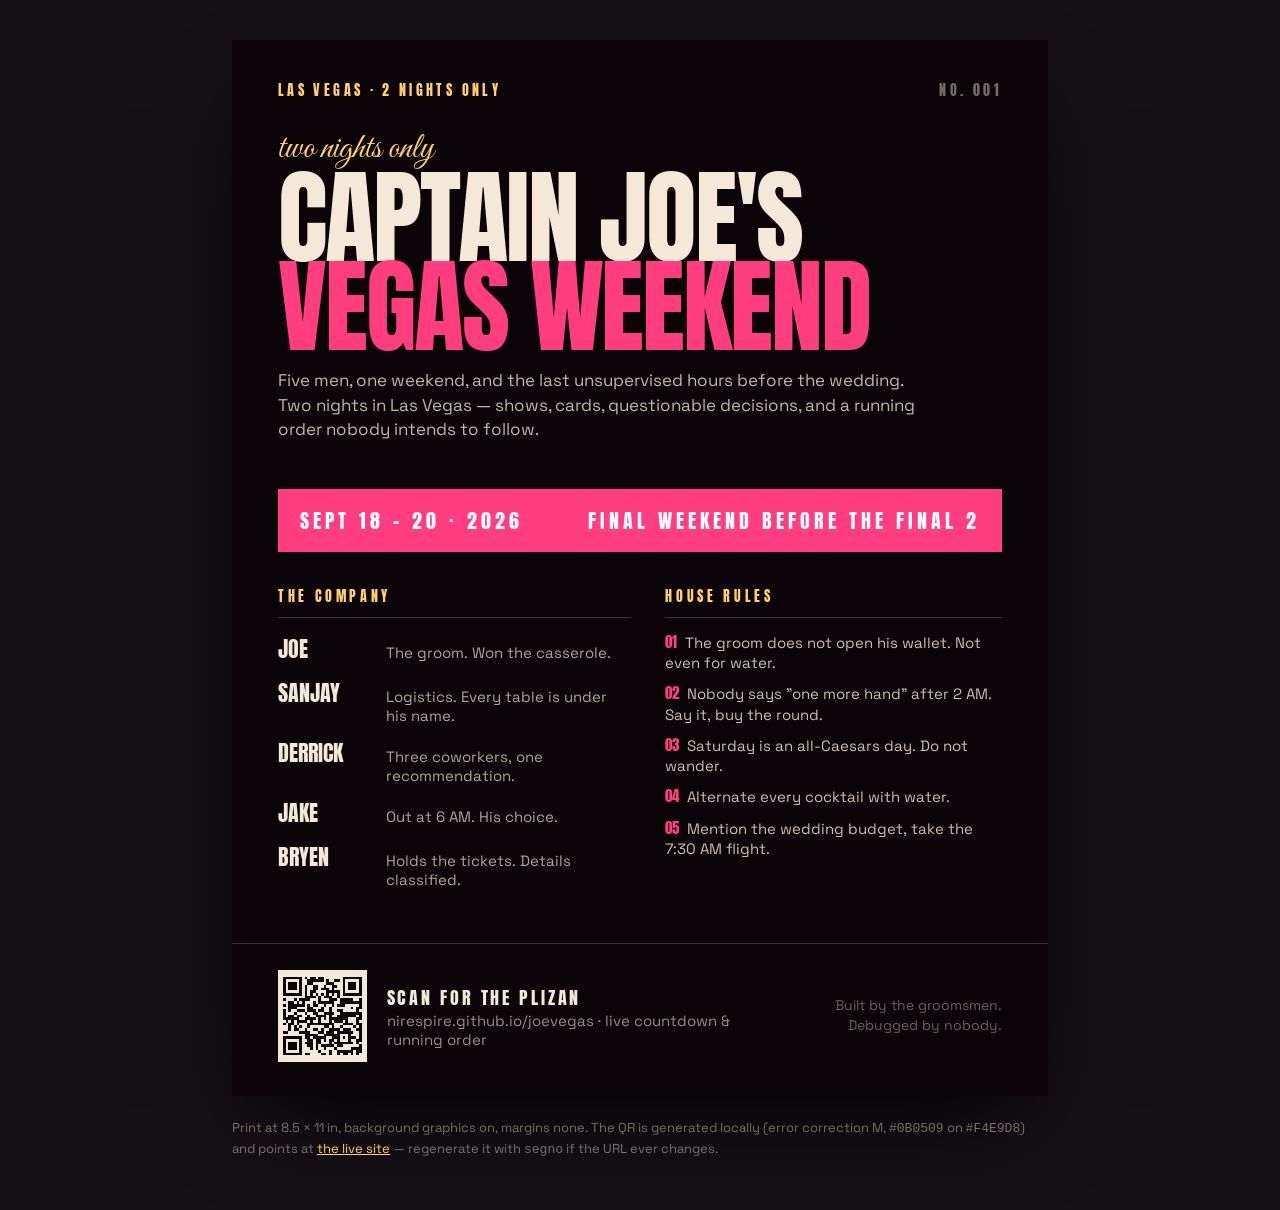
==== flyer/index.html @ c8dcdca1 "Align site design to the 1c flyer, and keep the flyer in the repo The approved flyer direction is 1c" ====
<!DOCTYPE html>
<html lang="en">
<head>
<meta charset="utf-8">
<meta name="viewport" content="width=device-width, initial-scale=1">
<title>Captain Joe's Vegas Weekend — Flyer</title>
<meta name="description" content="Print flyer, 8.5 × 11 in. September 18–20, 2026.">
<meta name="robots" content="noindex, nofollow">
<link rel="icon" href="data:image/svg+xml,<svg xmlns='http://www.w3.org/2000/svg' viewBox='0 0 100 100'><text y='.9em' font-size='90'>🎰</text></svg>">
<link rel="preconnect" href="https://fonts.googleapis.com">
<link rel="preconnect" href="https://fonts.gstatic.com" crossorigin>
<link href="https://fonts.googleapis.com/css2?family=Anton&family=Great+Vibes&family=Space+Grotesk:wght@400;500;700&display=swap" rel="stylesheet">
<link rel="stylesheet" href="../tokens.css">
<style>
/* ─────────────────────────────────────────────────────────────
   1c — 1996 modern show poster. Single-sided 8.5 × 11 in flyer.
   Fixed canvas: 816 × 1056 px (= 8.5 × 11 in at 96 dpi).
   Colours, type and spacing all come from ../tokens.css so the
   flyer and the site stay in step. Edit them there.
   ───────────────────────────────────────────────────────────── */
*{box-sizing:border-box}
body{margin:0;background:#151016;color:var(--cream);font-family:var(--body);
  display:grid;place-items:center;min-height:100vh;padding:40px 20px}

.page{
  width:816px;height:1056px;flex:0 0 auto;
  background:var(--ink);color:var(--cream);
  display:flex;flex-direction:column;overflow:hidden;
  box-shadow:0 40px 90px -30px #000;   /* screen presentation only — dropped in print */
}

/* 1 · eyebrow rule */
.eyebrow{padding:40px var(--gutter) 0;display:flex;justify-content:space-between;
  align-items:baseline;font-family:var(--head);text-transform:uppercase;
  letter-spacing:var(--tr-eyebrow);font-size:14px;color:var(--gold)}
.eyebrow .no{color:var(--t45)}

/* 2 · hero */
.hero{padding:30px var(--gutter) 0}
.kicker{font-family:var(--script);font-size:36px;color:var(--gold);line-height:1;margin-bottom:6px}
.headline{font-family:var(--head);text-transform:uppercase;font-size:104px;
  line-height:.86;letter-spacing:-.02em;color:var(--cream)}
.headline.accent{color:var(--pink)}
.intro{margin-top:16px;max-width:640px;font-size:17px;line-height:1.45;
  color:var(--t78);text-wrap:pretty}

/* 3 · date band */
.band{margin:30px var(--gutter) 0;background:var(--pink);color:var(--white);
  padding:16px 22px;display:flex;justify-content:space-between;align-items:center}
.band div{font-family:var(--head);text-transform:uppercase;letter-spacing:var(--tr-band);font-size:20px}

/* 4 · two-column body */
.body{display:grid;grid-template-columns:1.05fr 1fr;gap:34px;padding:34px var(--gutter) 0}
.col-head{font-family:var(--head);text-transform:uppercase;letter-spacing:var(--tr-header);
  font-size:14px;color:var(--gold);padding-bottom:10px;border-bottom:1px solid var(--hair)}
.company{display:grid;gap:11px;margin-top:14px}
.company div{display:flex;gap:12px;align-items:baseline}
.company .name{font-family:var(--head);text-transform:uppercase;font-size:22px;min-width:96px}
.company .role{font-size:15px;color:var(--t70)}
.rules{display:grid;gap:10px;margin-top:14px;font-size:15px;line-height:1.35;color:var(--t82)}
.rules .n{color:var(--pink);font-family:var(--head)}

/* 5 · footer */
.foot{margin-top:auto;border-top:1px solid var(--hair);padding:26px var(--gutter) 34px;
  display:flex;align-items:center;gap:20px}
.qr{display:block;background:var(--cream);padding:5px;shape-rendering:crispEdges}
.foot .label{font-family:var(--head);text-transform:uppercase;letter-spacing:var(--tr-label);font-size:18px}
.foot .sub{font-size:15px;color:var(--t60);text-wrap:pretty}
.foot .credit{margin-left:auto;flex:0 0 auto;white-space:nowrap;text-align:right;
  font-size:14px;color:var(--t40);line-height:1.4}

/* print: 8.5 × 11 in, full bleed, no screen chrome */
@page{size:8.5in 11in;margin:0}
@media print{
  body{background:var(--ink);display:block;padding:0;min-height:0}
  .page{box-shadow:none;width:8.5in;height:11in}
  .note{display:none}
}
.note{max-width:816px;margin-top:22px;font-size:13px;color:var(--t45);line-height:1.5}
.note a{color:var(--gold)}
</style>
</head>
<body>

<div class="page">

  <div class="eyebrow"><span>Las Vegas · 2 nights only</span><span class="no">No. 001</span></div>

  <div class="hero">
    <div class="kicker">two nights only</div>
    <div class="headline">Captain Joe's</div>
    <div class="headline accent">Vegas Weekend</div>
    <p class="intro">Five men, one weekend, and the last unsupervised hours before the wedding. Two nights in Las Vegas — shows, cards, questionable decisions, and a running order nobody intends to follow.</p>
  </div>

  <div class="band">
    <div>Sept 18 – 20 · 2026</div>
    <div>Final weekend before the final 2</div>
  </div>

  <div class="body">
    <div>
      <div class="col-head">The company</div>
      <div class="company">
        <div><span class="name">Joe</span><span class="role">The groom. Won the casserole.</span></div>
        <div><span class="name">Sanjay</span><span class="role">Logistics. Every table is under his name.</span></div>
        <div><span class="name">Derrick</span><span class="role">Three coworkers, one recommendation.</span></div>
        <div><span class="name">Jake</span><span class="role">Out at 6 AM. His choice.</span></div>
        <div><span class="name">Bryen</span><span class="role">Holds the tickets. Details classified.</span></div>
      </div>
    </div>
    <div>
      <div class="col-head">House rules</div>
      <div class="rules">
        <div><span class="n">01</span> &nbsp;The groom does not open his wallet. Not even for water.</div>
        <div><span class="n">02</span> &nbsp;Nobody says "one more hand" after 2 AM. Say it, buy the round.</div>
        <div><span class="n">03</span> &nbsp;Saturday is an all-Caesars day. Do not wander.</div>
        <div><span class="n">04</span> &nbsp;Alternate every cocktail with water.</div>
        <div><span class="n">05</span> &nbsp;Mention the wedding budget, take the 7:30 AM flight.</div>
      </div>
    </div>
  </div>

  <div class="foot">
    <svg class="qr" xmlns="http://www.w3.org/2000/svg" viewBox="0 0 29 29" width="92" height="92" role="img" aria-label="QR code to the live itinerary"><path stroke="#0b0509" d="M0 0.5h7m1 0h1m1 0h2m1 0h2m7 0h7m-29 1h1m5 0h1m2 0h6m1 0h1m2 0h2m1 0h1m5 0h1m-29 1h1m1 0h3m1 0h1m2 0h2m5 0h3m3 0h1m1 0h3m1 0h1m-29 1h1m1 0h3m1 0h1m1 0h1m2 0h2m2 0h1m2 0h2m2 0h1m1 0h3m1 0h1m-29 1h1m1 0h3m1 0h1m1 0h1m2 0h2m1 0h3m1 0h1m3 0h1m1 0h3m1 0h1m-29 1h1m5 0h1m1 0h1m1 0h2m4 0h5m1 0h1m5 0h1m-29 1h7m1 0h1m1 0h1m1 0h1m1 0h1m1 0h1m1 0h1m1 0h1m1 0h7m-21 1h4m1 0h1m1 0h3m2 0h1m-21 1h1m3 0h1m1 0h4m3 0h1m3 0h3m1 0h5m2 0h1m-27 1h2m1 0h1m1 0h1m3 0h1m1 0h6m2 0h8m-29 1h1m1 0h6m1 0h1m1 0h2m2 0h1m2 0h1m1 0h3m5 0h1m-27 1h3m4 0h2m3 0h1m2 0h1m7 0h1m1 0h2m-29 1h1m1 0h1m2 0h3m1 0h3m1 0h2m2 0h1m2 0h2m5 0h1m-28 1h1m3 0h1m3 0h1m2 0h2m2 0h4m2 0h8m-29 1h1m1 0h2m1 0h2m2 0h1m2 0h4m1 0h1m2 0h7m1 0h1m-29 1h6m2 0h4m1 0h1m1 0h1m1 0h7m3 0h2m-28 1h1m1 0h1m1 0h4m1 0h1m2 0h1m3 0h1m1 0h3m1 0h1m3 0h1m-28 1h1m1 0h2m1 0h1m3 0h10m3 0h4m1 0h2m-27 1h1m1 0h1m1 0h1m2 0h1m5 0h2m1 0h1m2 0h1m4 0h1m1 0h1m-27 1h1m1 0h2m2 0h1m2 0h2m1 0h1m2 0h4m1 0h3m2 0h2m-29 1h2m4 0h4m3 0h2m1 0h3m1 0h6m2 0h1m-21 1h5m2 0h6m3 0h1m3 0h1m-29 1h7m1 0h2m1 0h5m2 0h3m1 0h1m1 0h3m1 0h1m-29 1h1m5 0h1m2 0h2m1 0h2m1 0h1m1 0h2m1 0h1m3 0h1m2 0h2m-29 1h1m1 0h3m1 0h1m1 0h3m1 0h2m3 0h1m1 0h7m1 0h1m-28 1h1m1 0h3m1 0h1m2 0h2m1 0h1m1 0h5m1 0h2m6 0h1m-29 1h1m1 0h3m1 0h1m3 0h1m1 0h1m2 0h1m3 0h1m5 0h4m-29 1h1m5 0h1m6 0h1m3 0h1m2 0h6m1 0h2m-29 1h7m1 0h2m4 0h2m1 0h1m2 0h1m1 0h2m1 0h1m1 0h1"/></svg>
    <div>
      <div class="label">Scan for the plizan</div>
      <div class="sub">nirespire.github.io/joevegas · live countdown &amp; running order</div>
    </div>
    <div class="credit">Built by the groomsmen.<br>Debugged by nobody.</div>
  </div>

</div>

<p class="note">Print at 8.5 × 11 in, background graphics on, margins none. The QR is generated locally
(error correction M, <code>#0B0509</code> on <code>#F4E9D8</code>) and points at
<a href="../index.html">the live site</a> — regenerate it with <code>segno</code> if the URL ever changes.</p>

</body>
</html>
---- tokens.css ----
/* ─────────────────────────────────────────────────────────────
   CAPTAIN JOE'S VEGAS WEEKEND — shared design tokens
   Design direction: 1c "1996 modern show poster".

   This file is the single source of truth for the look of BOTH
   the site (/index.html) and the print flyer (/flyer/index.html).
   Change a value here and both move together.
   ───────────────────────────────────────────────────────────── */
:root{
  /* ── colour ── */
  --ink:#0B0509;        /* page background, flat — no gradients, no glow */
  --cream:#F4E9D8;      /* primary text, QR plate */
  --pink:#FF3D7F;       /* accent headline line, date band, rule numerals */
  --gold:#FFD166;       /* eyebrow, section headers, script kicker */
  --white:#fff;         /* text on the pink band */

  --t82:rgba(244,233,216,.82);  /* house rules */
  --t78:rgba(244,233,216,.78);  /* intro paragraph */
  --t70:rgba(244,233,216,.70);  /* role descriptions */
  --t60:rgba(244,233,216,.60);  /* sub-labels */
  --t45:rgba(244,233,216,.45);  /* "No. 001" */
  --t40:rgba(244,233,216,.40);  /* footer credit */
  --hair:rgba(244,233,216,.2);  /* section + footer rules */

  /* ── type ── */
  --head:"Anton","Arial Narrow",Impact,sans-serif;
  --body:"Space Grotesk",ui-sans-serif,system-ui,-apple-system,"Segoe UI",sans-serif;
  --script:"Great Vibes","Snell Roundhand",cursive;

  /* tracking, straight off the flyer */
  --tr-eyebrow:.24em;
  --tr-header:.26em;
  --tr-band:.2em;
  --tr-label:.16em;

  /* ── geometry ── */
  --gutter:46px;        /* flyer page gutter; the site scales this down */
  --radius:0;           /* square corners throughout — the flyer has no radii */
}
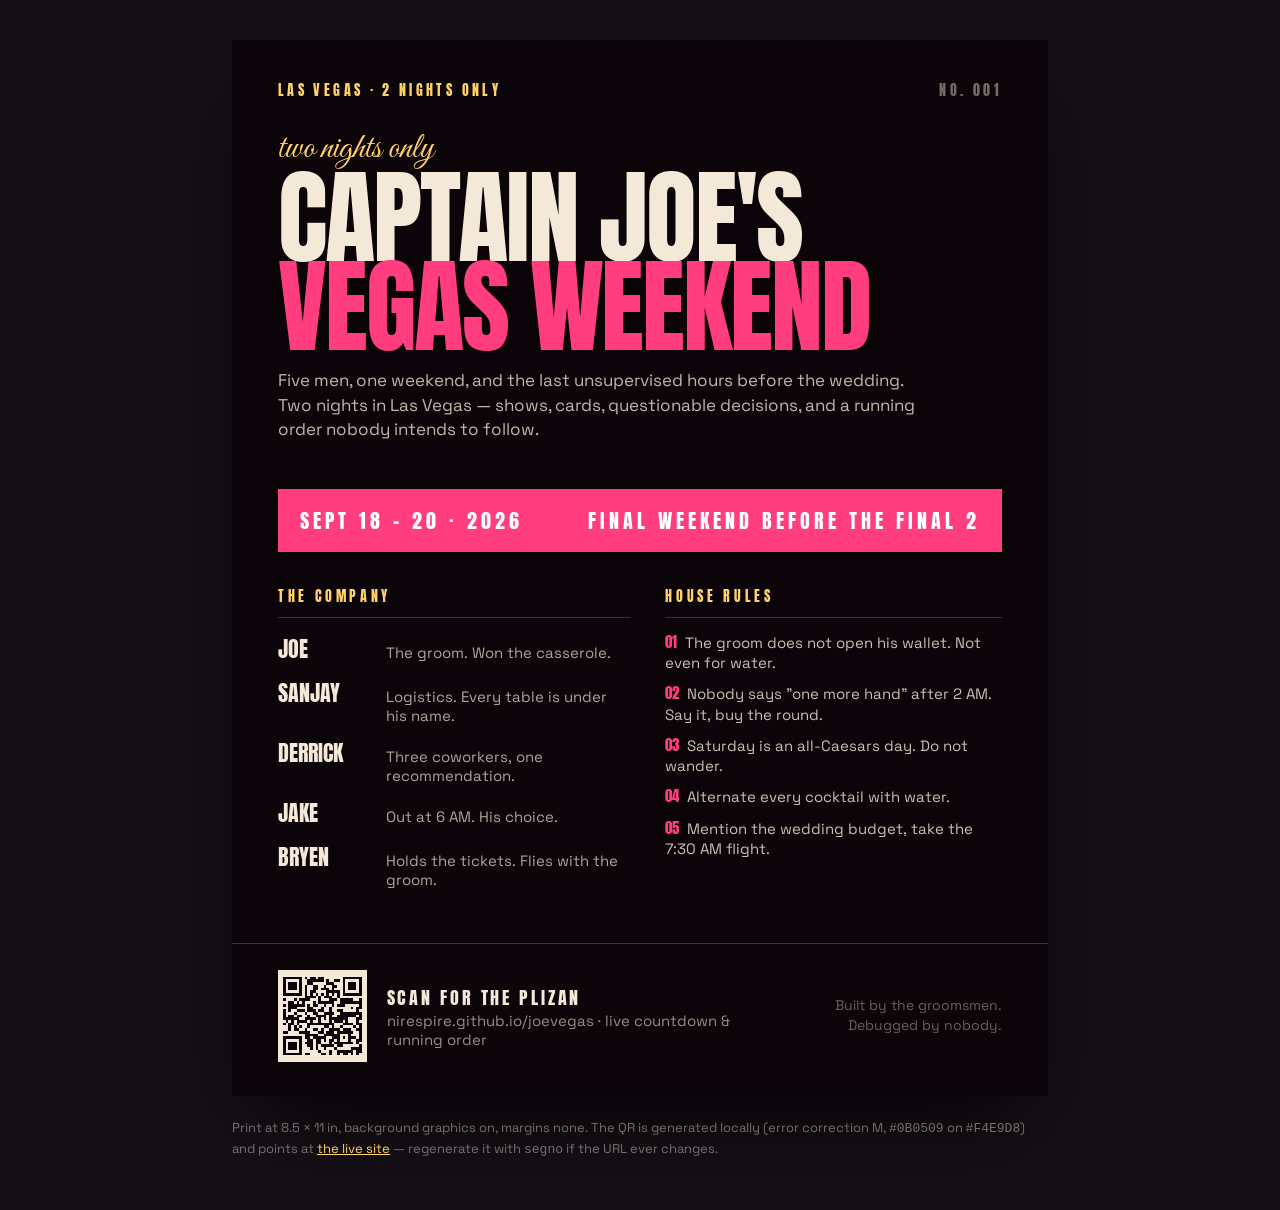
==== commit d2f37980: "Add Bryen's flight to the crew list and schedule Bryen has booked, and reports his times are "simila" ====
--- a/flyer/index.html
+++ b/flyer/index.html
@@ -106,7 +106,7 @@
         <div><span class="name">Sanjay</span><span class="role">Logistics. Every table is under his name.</span></div>
         <div><span class="name">Derrick</span><span class="role">Three coworkers, one recommendation.</span></div>
         <div><span class="name">Jake</span><span class="role">Out at 6 AM. His choice.</span></div>
-        <div><span class="name">Bryen</span><span class="role">Holds the tickets. Details classified.</span></div>
+        <div><span class="name">Bryen</span><span class="role">Holds the tickets. Flies with the groom.</span></div>
       </div>
     </div>
     <div>
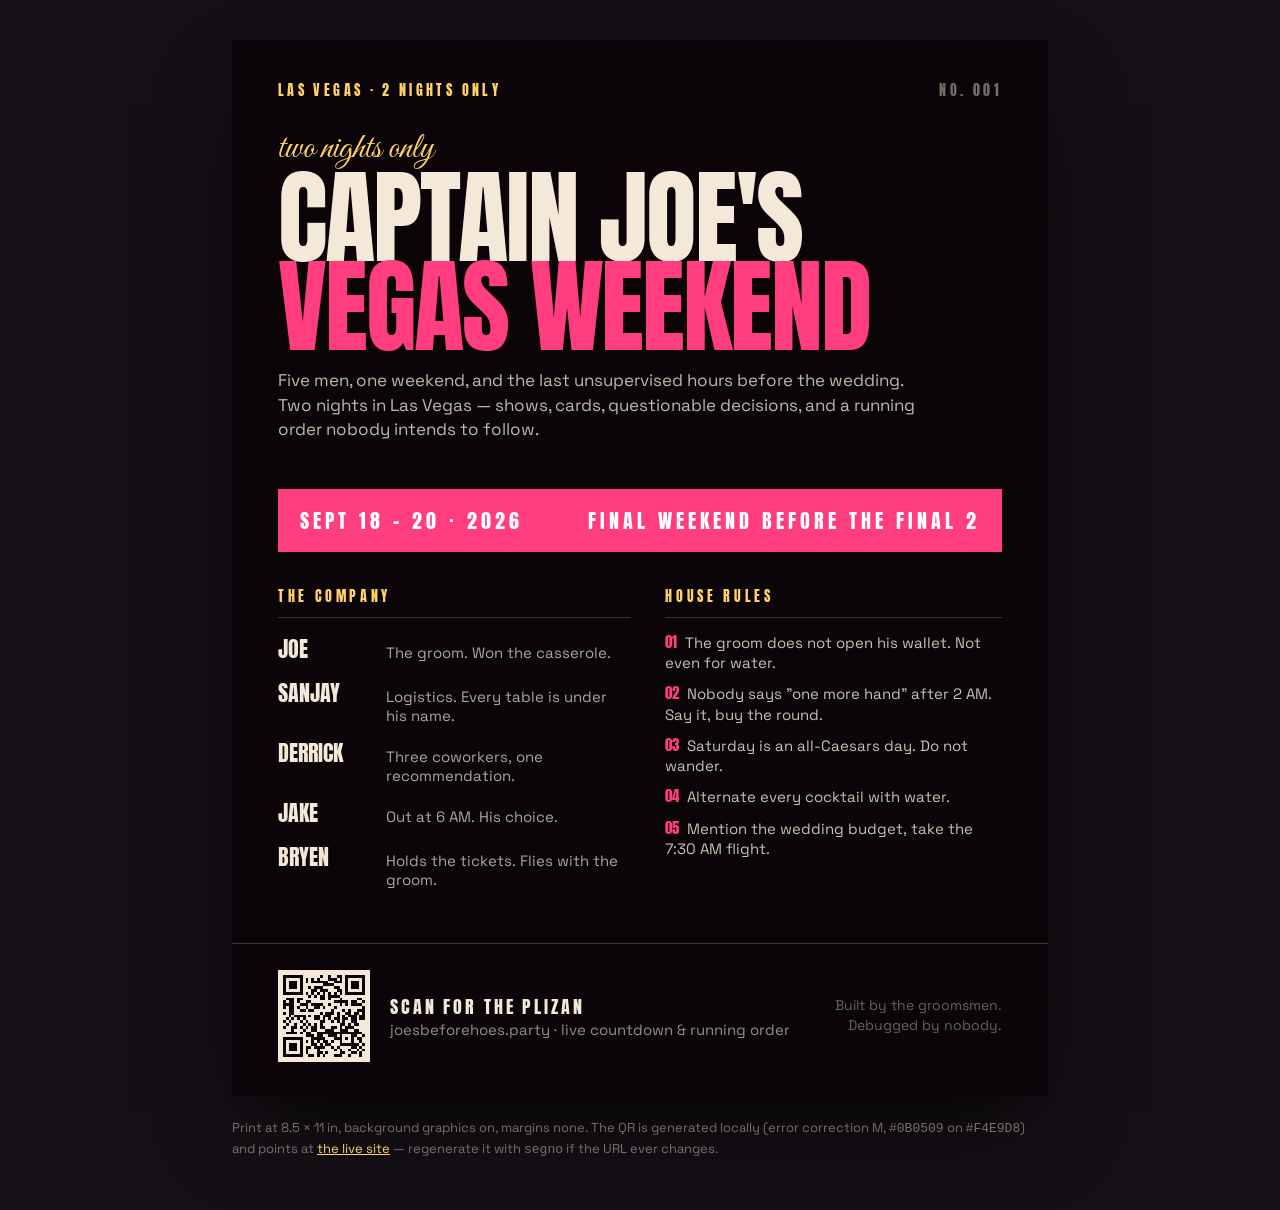
==== commit 276ff096: "Serve the site from joesbeforehoes.party Points the site at the new custom domain instead of the Git" ====
--- a/flyer/index.html
+++ b/flyer/index.html
@@ -122,10 +122,10 @@
   </div>
 
   <div class="foot">
-    <svg class="qr" xmlns="http://www.w3.org/2000/svg" viewBox="0 0 29 29" width="92" height="92" role="img" aria-label="QR code to the live itinerary"><path stroke="#0b0509" d="M0 0.5h7m1 0h1m1 0h2m1 0h2m7 0h7m-29 1h1m5 0h1m2 0h6m1 0h1m2 0h2m1 0h1m5 0h1m-29 1h1m1 0h3m1 0h1m2 0h2m5 0h3m3 0h1m1 0h3m1 0h1m-29 1h1m1 0h3m1 0h1m1 0h1m2 0h2m2 0h1m2 0h2m2 0h1m1 0h3m1 0h1m-29 1h1m1 0h3m1 0h1m1 0h1m2 0h2m1 0h3m1 0h1m3 0h1m1 0h3m1 0h1m-29 1h1m5 0h1m1 0h1m1 0h2m4 0h5m1 0h1m5 0h1m-29 1h7m1 0h1m1 0h1m1 0h1m1 0h1m1 0h1m1 0h1m1 0h1m1 0h7m-21 1h4m1 0h1m1 0h3m2 0h1m-21 1h1m3 0h1m1 0h4m3 0h1m3 0h3m1 0h5m2 0h1m-27 1h2m1 0h1m1 0h1m3 0h1m1 0h6m2 0h8m-29 1h1m1 0h6m1 0h1m1 0h2m2 0h1m2 0h1m1 0h3m5 0h1m-27 1h3m4 0h2m3 0h1m2 0h1m7 0h1m1 0h2m-29 1h1m1 0h1m2 0h3m1 0h3m1 0h2m2 0h1m2 0h2m5 0h1m-28 1h1m3 0h1m3 0h1m2 0h2m2 0h4m2 0h8m-29 1h1m1 0h2m1 0h2m2 0h1m2 0h4m1 0h1m2 0h7m1 0h1m-29 1h6m2 0h4m1 0h1m1 0h1m1 0h7m3 0h2m-28 1h1m1 0h1m1 0h4m1 0h1m2 0h1m3 0h1m1 0h3m1 0h1m3 0h1m-28 1h1m1 0h2m1 0h1m3 0h10m3 0h4m1 0h2m-27 1h1m1 0h1m1 0h1m2 0h1m5 0h2m1 0h1m2 0h1m4 0h1m1 0h1m-27 1h1m1 0h2m2 0h1m2 0h2m1 0h1m2 0h4m1 0h3m2 0h2m-29 1h2m4 0h4m3 0h2m1 0h3m1 0h6m2 0h1m-21 1h5m2 0h6m3 0h1m3 0h1m-29 1h7m1 0h2m1 0h5m2 0h3m1 0h1m1 0h3m1 0h1m-29 1h1m5 0h1m2 0h2m1 0h2m1 0h1m1 0h2m1 0h1m3 0h1m2 0h2m-29 1h1m1 0h3m1 0h1m1 0h3m1 0h2m3 0h1m1 0h7m1 0h1m-28 1h1m1 0h3m1 0h1m2 0h2m1 0h1m1 0h5m1 0h2m6 0h1m-29 1h1m1 0h3m1 0h1m3 0h1m1 0h1m2 0h1m3 0h1m5 0h4m-29 1h1m5 0h1m6 0h1m3 0h1m2 0h6m1 0h2m-29 1h7m1 0h2m4 0h2m1 0h1m2 0h1m1 0h2m1 0h1m1 0h1"/></svg>
+    <svg class="qr" xmlns="http://www.w3.org/2000/svg" viewBox="0 0 29 29" width="92" height="92" role="img" aria-label="QR code to the live itinerary"><path stroke="#0b0509" d="M0 0.5h7m6 0h1m2 0h1m2 0h2m1 0h7m-29 1h1m5 0h1m1 0h1m1 0h1m1 0h1m3 0h3m1 0h1m1 0h1m5 0h1m-29 1h1m1 0h3m1 0h1m1 0h1m1 0h6m2 0h3m1 0h1m1 0h3m1 0h1m-29 1h1m1 0h3m1 0h1m7 0h4m4 0h1m1 0h3m1 0h1m-29 1h1m1 0h3m1 0h1m2 0h1m1 0h3m4 0h2m2 0h1m1 0h3m1 0h1m-29 1h1m5 0h1m3 0h2m1 0h3m3 0h2m1 0h1m5 0h1m-29 1h7m1 0h1m1 0h1m1 0h1m1 0h1m1 0h1m1 0h1m1 0h1m1 0h7m-20 1h1m1 0h1m1 0h2m1 0h4m-19 1h3m1 0h2m6 0h2m1 0h1m3 0h1m5 0h2m-28 1h1m1 0h2m1 0h1m2 0h2m8 0h5m1 0h2m2 0h1m-29 1h4m2 0h3m1 0h4m2 0h1m3 0h1m1 0h1m1 0h4m-28 1h1m1 0h2m1 0h1m2 0h1m2 0h2m1 0h1m3 0h1m9 0h1m-27 1h2m2 0h2m1 0h2m6 0h1m3 0h1m1 0h1m2 0h3m-29 1h1m1 0h2m9 0h1m1 0h3m1 0h1m2 0h2m1 0h2m1 0h1m-27 1h1m1 0h4m1 0h1m1 0h2m1 0h3m2 0h1m1 0h1m1 0h3m1 0h2m-28 1h1m1 0h1m1 0h1m1 0h1m3 0h2m1 0h1m1 0h1m1 0h2m1 0h2m1 0h2m1 0h2m-29 1h1m1 0h1m3 0h1m1 0h1m4 0h2m2 0h1m1 0h1m1 0h1m2 0h2m-25 1h1m2 0h1m2 0h1m1 0h1m1 0h1m1 0h1m6 0h2m1 0h1m1 0h2m-27 1h1m2 0h2m1 0h1m1 0h1m1 0h2m1 0h2m2 0h2m1 0h1m1 0h3m-22 1h1m3 0h1m2 0h2m3 0h3m2 0h3m2 0h2m-26 1h4m1 0h1m1 0h2m2 0h16m-20 1h3m1 0h2m2 0h3m1 0h1m3 0h2m2 0h1m-29 1h7m3 0h5m3 0h3m1 0h1m1 0h1m1 0h2m-28 1h1m5 0h1m1 0h1m1 0h1m1 0h1m1 0h2m1 0h1m2 0h1m3 0h1m2 0h1m-28 1h1m1 0h3m1 0h1m3 0h2m1 0h1m1 0h2m3 0h7m1 0h1m-29 1h1m1 0h3m1 0h1m1 0h2m1 0h4m2 0h1m1 0h1m4 0h2m1 0h1m-28 1h1m1 0h3m1 0h1m1 0h1m3 0h1m5 0h1m1 0h1m2 0h1m2 0h1m1 0h1m-29 1h1m5 0h1m1 0h1m3 0h2m1 0h1m4 0h2m2 0h2m1 0h1m-28 1h7m2 0h2m1 0h1m1 0h1m3 0h3m2 0h1m3 0h1"/></svg>
     <div>
       <div class="label">Scan for the plizan</div>
-      <div class="sub">nirespire.github.io/joevegas · live countdown &amp; running order</div>
+      <div class="sub">joesbeforehoes.party · live countdown &amp; running order</div>
     </div>
     <div class="credit">Built by the groomsmen.<br>Debugged by nobody.</div>
   </div>
